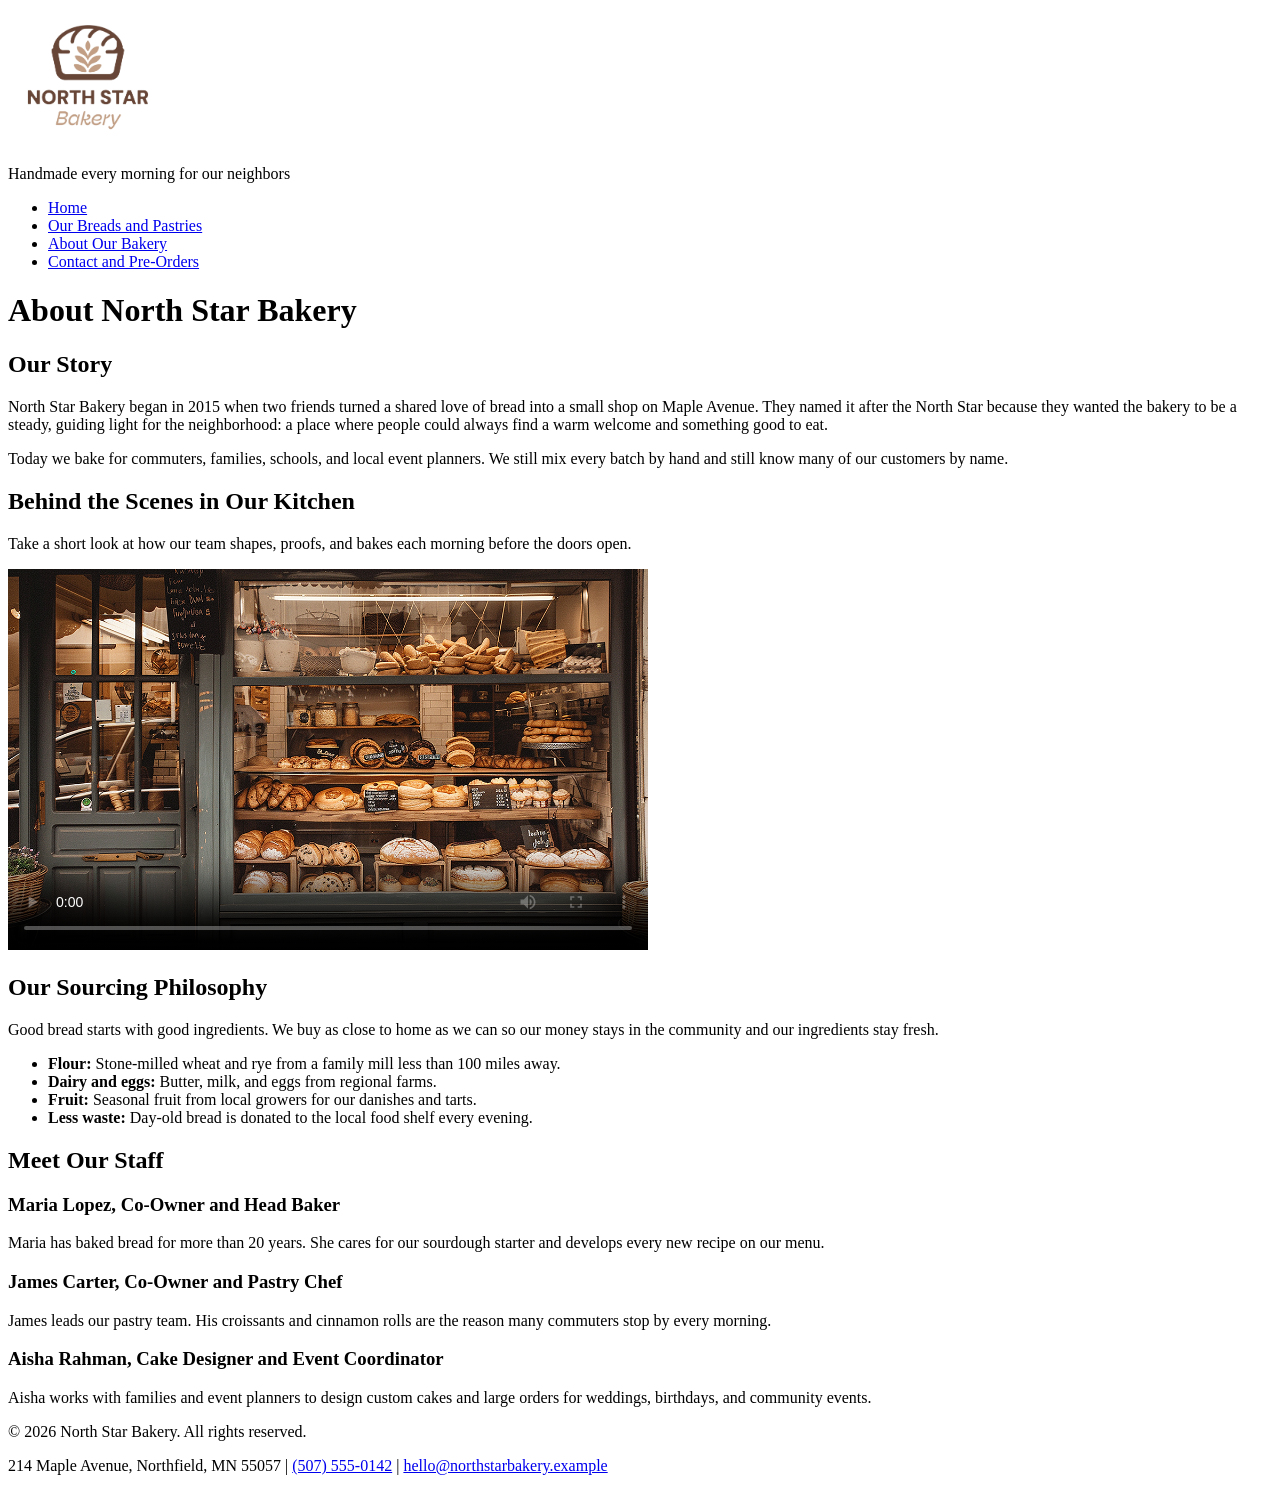
==== about.html @ a3484faa "Add North Star Bakery four-page HTML site and media Co-Authored-By: Claude Opus 5.5 <noreply@anthrop" ====
<!DOCTYPE html>
<html lang="en">
<head>
  <meta charset="UTF-8">
  <meta name="viewport" content="width=device-width, initial-scale=1.0">
  <meta name="description" content="Learn the story of North Star Bakery, how we source our ingredients, and meet the bakers behind every loaf.">
  <title>About Our Bakery | North Star Bakery</title>
</head>
<body>
  <header>
    <img src="media/bakery-logo_c.png" alt="North Star Bakery logo" width="160" height="137">
    <p>Handmade every morning for our neighbors</p>
    <nav aria-label="Main navigation">
      <ul>
        <li><a href="index.html">Home</a></li>
        <li><a href="products.html">Our Breads and Pastries</a></li>
        <li><a href="about.html" aria-current="page">About Our Bakery</a></li>
        <li><a href="contact.html">Contact and Pre-Orders</a></li>
      </ul>
    </nav>
  </header>

  <main>
    <h1>About North Star Bakery</h1>

    <section aria-labelledby="story-heading">
      <h2 id="story-heading">Our Story</h2>
      <p>North Star Bakery began in 2015 when two friends turned a shared love of bread into a small shop on Maple Avenue. They named it after the North Star because they wanted the bakery to be a steady, guiding light for the neighborhood: a place where people could always find a warm welcome and something good to eat.</p>
      <p>Today we bake for commuters, families, schools, and local event planners. We still mix every batch by hand and still know many of our customers by name.</p>
    </section>

    <section aria-labelledby="video-heading">
      <h2 id="video-heading">Behind the Scenes in Our Kitchen</h2>
      <p>Take a short look at how our team shapes, proofs, and bakes each morning before the doors open.</p>
      <video controls preload="metadata" width="640" poster="media/bakery-storefront_c.png">
        <source src="media/bakery-behind-scenes_c.mp4" type="video/mp4">
        <p>Your browser does not support the video element. You can <a href="media/bakery-behind-scenes_c.mp4">download the behind-the-scenes video (MP4)</a> instead. The video shows our bakers kneading dough, shaping loaves by hand, and pulling fresh bread from the oven in the early morning.</p>
      </video>
    </section>

    <section aria-labelledby="sourcing-heading">
      <h2 id="sourcing-heading">Our Sourcing Philosophy</h2>
      <p>Good bread starts with good ingredients. We buy as close to home as we can so our money stays in the community and our ingredients stay fresh.</p>
      <ul>
        <li><strong>Flour:</strong> Stone-milled wheat and rye from a family mill less than 100 miles away.</li>
        <li><strong>Dairy and eggs:</strong> Butter, milk, and eggs from regional farms.</li>
        <li><strong>Fruit:</strong> Seasonal fruit from local growers for our danishes and tarts.</li>
        <li><strong>Less waste:</strong> Day-old bread is donated to the local food shelf every evening.</li>
      </ul>
    </section>

    <section aria-labelledby="staff-heading">
      <h2 id="staff-heading">Meet Our Staff</h2>

      <article>
        <h3>Maria Lopez, Co-Owner and Head Baker</h3>
        <p>Maria has baked bread for more than 20 years. She cares for our sourdough starter and develops every new recipe on our menu.</p>
      </article>

      <article>
        <h3>James Carter, Co-Owner and Pastry Chef</h3>
        <p>James leads our pastry team. His croissants and cinnamon rolls are the reason many commuters stop by every morning.</p>
      </article>

      <article>
        <h3>Aisha Rahman, Cake Designer and Event Coordinator</h3>
        <p>Aisha works with families and event planners to design custom cakes and large orders for weddings, birthdays, and community events.</p>
      </article>
    </section>
  </main>

  <footer>
    <p>&copy; 2026 North Star Bakery. All rights reserved.</p>
    <p>214 Maple Avenue, Northfield, MN 55057 | <a href="tel:+15075550142">(507) 555-0142</a> | <a href="mailto:hello@northstarbakery.example">hello@northstarbakery.example</a></p>
  </footer>
</body>
</html>
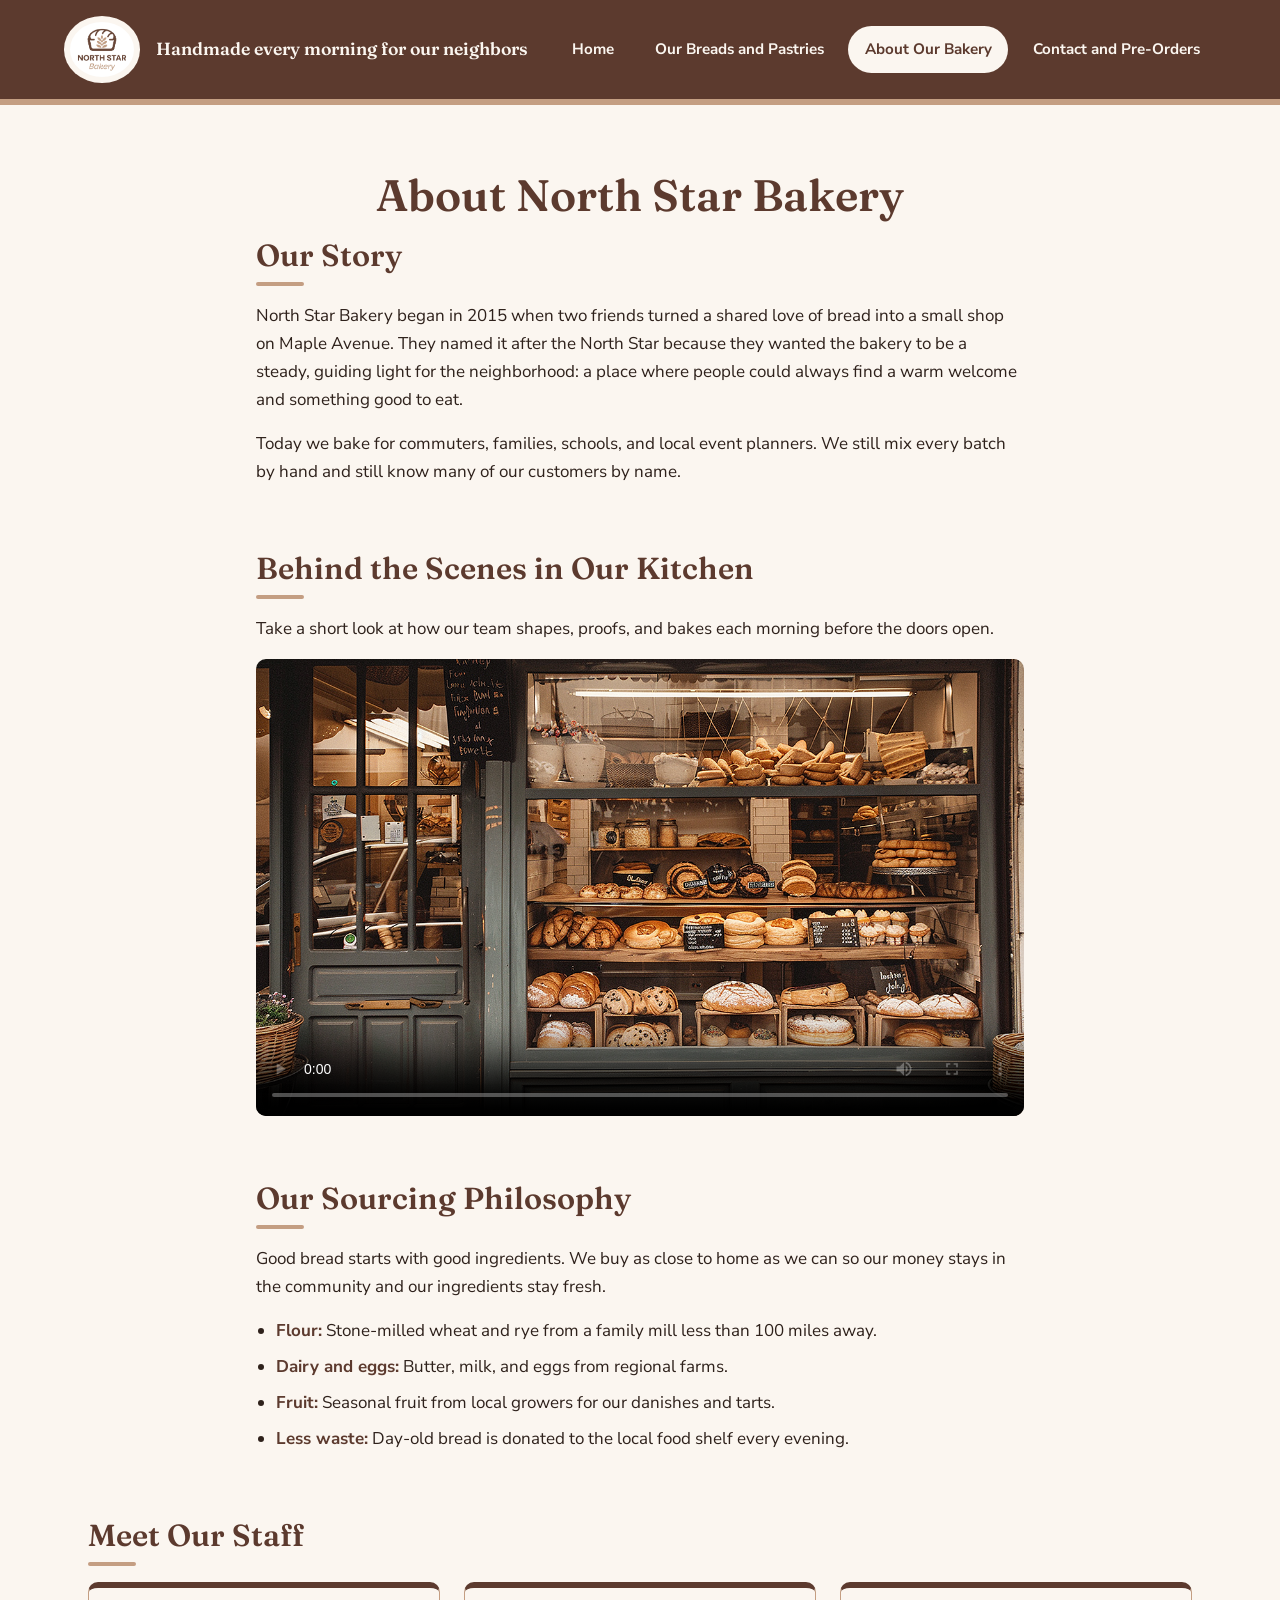
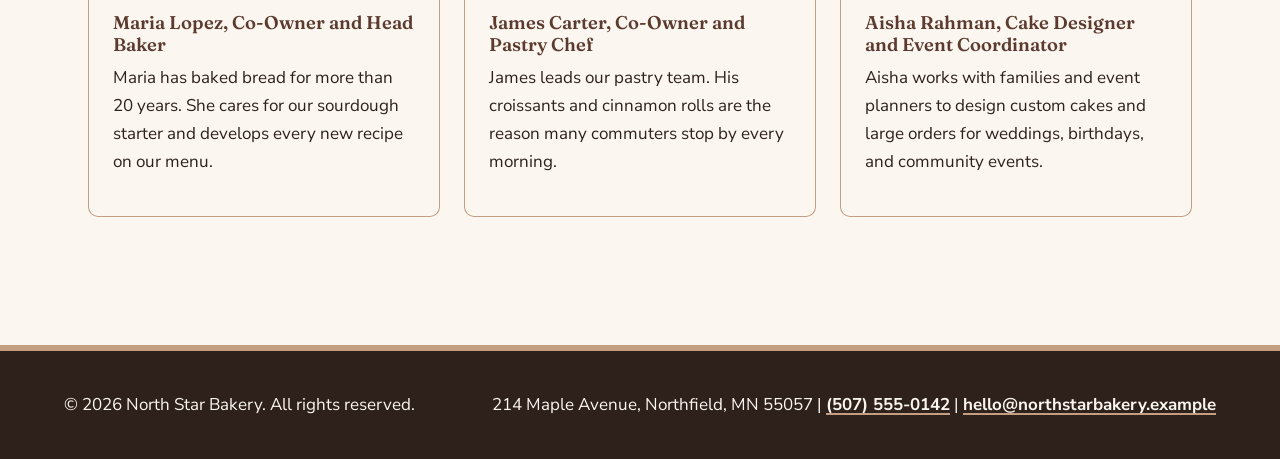
==== commit a548bc8c: "Touchstone 3: add external CSS design system and responsive layout Co-Authored-By: Claude Opus 5.5 <" ====
--- a/about.html
+++ b/about.html
@@ -5,11 +5,16 @@
   <meta name="viewport" content="width=device-width, initial-scale=1.0">
   <meta name="description" content="Learn the story of North Star Bakery, how we source our ingredients, and meet the bakers behind every loaf.">
   <title>About Our Bakery | North Star Bakery</title>
+  <link rel="stylesheet" href="css/styles.css">
 </head>
 <body>
-  <header>
-    <img src="media/bakery-logo_c.png" alt="North Star Bakery logo" width="160" height="137">
-    <p>Handmade every morning for our neighbors</p>
+  <a class="skip-link" href="#main-content">Skip to main content</a>
+  <header class="site-header">
+    <div class="header-inner">
+    <div class="brand">
+      <img src="media/bakery-logo_c.png" alt="North Star Bakery logo" width="160" height="137">
+      <p class="tagline">Handmade every morning for our neighbors</p>
+    </div>
     <nav aria-label="Main navigation">
       <ul>
         <li><a href="index.html">Home</a></li>
@@ -18,18 +23,19 @@
         <li><a href="contact.html">Contact and Pre-Orders</a></li>
       </ul>
     </nav>
+    </div>
   </header>
 
-  <main>
+  <main id="main-content">
     <h1>About North Star Bakery</h1>
 
-    <section aria-labelledby="story-heading">
+    <section class="media-block" aria-labelledby="story-heading">
       <h2 id="story-heading">Our Story</h2>
       <p>North Star Bakery began in 2015 when two friends turned a shared love of bread into a small shop on Maple Avenue. They named it after the North Star because they wanted the bakery to be a steady, guiding light for the neighborhood: a place where people could always find a warm welcome and something good to eat.</p>
       <p>Today we bake for commuters, families, schools, and local event planners. We still mix every batch by hand and still know many of our customers by name.</p>
     </section>
 
-    <section aria-labelledby="video-heading">
+    <section class="media-block" aria-labelledby="video-heading">
       <h2 id="video-heading">Behind the Scenes in Our Kitchen</h2>
       <p>Take a short look at how our team shapes, proofs, and bakes each morning before the doors open.</p>
       <video controls preload="metadata" width="640" poster="media/bakery-storefront_c.png">
@@ -38,7 +44,7 @@
       </video>
     </section>
 
-    <section aria-labelledby="sourcing-heading">
+    <section class="media-block" aria-labelledby="sourcing-heading">
       <h2 id="sourcing-heading">Our Sourcing Philosophy</h2>
       <p>Good bread starts with good ingredients. We buy as close to home as we can so our money stays in the community and our ingredients stay fresh.</p>
       <ul>
@@ -51,27 +57,31 @@
 
     <section aria-labelledby="staff-heading">
       <h2 id="staff-heading">Meet Our Staff</h2>
+      <div class="card-row staff-row">
 
-      <article>
+      <article class="card">
         <h3>Maria Lopez, Co-Owner and Head Baker</h3>
         <p>Maria has baked bread for more than 20 years. She cares for our sourdough starter and develops every new recipe on our menu.</p>
       </article>
 
-      <article>
+      <article class="card">
         <h3>James Carter, Co-Owner and Pastry Chef</h3>
         <p>James leads our pastry team. His croissants and cinnamon rolls are the reason many commuters stop by every morning.</p>
       </article>
 
-      <article>
+      <article class="card">
         <h3>Aisha Rahman, Cake Designer and Event Coordinator</h3>
         <p>Aisha works with families and event planners to design custom cakes and large orders for weddings, birthdays, and community events.</p>
       </article>
+      </div>
     </section>
   </main>
 
-  <footer>
+  <footer class="site-footer">
+    <div class="footer-inner">
     <p>&copy; 2026 North Star Bakery. All rights reserved.</p>
     <p>214 Maple Avenue, Northfield, MN 55057 | <a href="tel:+15075550142">(507) 555-0142</a> | <a href="mailto:hello@northstarbakery.example">hello@northstarbakery.example</a></p>
+    </div>
   </footer>
 </body>
 </html>
--- a/css/styles.css
+++ b/css/styles.css
@@ -0,0 +1,643 @@
+/* ==========================================================
+   North Star Bakery - Shared Stylesheet (Touchstone 3)
+   Mobile-first: base styles target small screens, and the
+   media queries at the bottom add multi-column layouts for
+   tablets and desktops.
+
+   Color palette (4 colors, taken from the bakery logo)
+     Loaf Brown   #5C3A2E  headings, header, buttons, links
+     Wheat Tan    #C49E82  borders, accents, highlight blocks
+     Flour Cream  #FBF6F0  page and card backgrounds
+     Espresso     #2E211B  body text
+
+   Fonts (2 families)
+     Fraunces     headings (warm, hand-crafted serif)
+     Nunito Sans  body text, navigation, forms (clean sans-serif)
+   ========================================================== */
+
+/* ---------- Self-hosted fonts ---------- */
+@font-face {
+  font-family: "Fraunces";
+  src: url("../fonts/fraunces-latin-600-normal.woff2") format("woff2");
+  font-weight: 600;
+  font-style: normal;
+  font-display: swap;
+}
+
+@font-face {
+  font-family: "Nunito Sans";
+  src: url("../fonts/nunito-sans-latin-400-normal.woff2") format("woff2");
+  font-weight: 400;
+  font-style: normal;
+  font-display: swap;
+}
+
+@font-face {
+  font-family: "Nunito Sans";
+  src: url("../fonts/nunito-sans-latin-400-italic.woff2") format("woff2");
+  font-weight: 400;
+  font-style: italic;
+  font-display: swap;
+}
+
+@font-face {
+  font-family: "Nunito Sans";
+  src: url("../fonts/nunito-sans-latin-700-normal.woff2") format("woff2");
+  font-weight: 700;
+  font-style: normal;
+  font-display: swap;
+}
+
+/* ---------- Design tokens ---------- */
+:root {
+  --brown: #5C3A2E;
+  --tan: #C49E82;
+  --cream: #FBF6F0;
+  --ink: #2E211B;
+
+  --font-heading: "Fraunces", Georgia, "Times New Roman", serif;
+  --font-body: "Nunito Sans", "Segoe UI", Arial, sans-serif;
+
+  /* Spacing scale used everywhere for consistent rhythm */
+  --space-xs: 0.5rem;
+  --space-sm: 1rem;
+  --space-md: 1.5rem;
+  --space-lg: 2.5rem;
+  --space-xl: 4rem;
+
+  --radius: 10px;
+  --max-width: 72rem;
+}
+
+/* ---------- Base ---------- */
+*,
+*::before,
+*::after {
+  box-sizing: border-box;
+}
+
+body {
+  margin: 0;
+  background-color: var(--cream);
+  color: var(--ink);
+  font-family: var(--font-body);
+  font-size: 1.0625rem;      /* 17px for comfortable reading */
+  line-height: 1.65;
+}
+
+img,
+video {
+  display: block;
+  max-width: 100%;
+  height: auto;
+}
+
+/* ---------- Typography and hierarchy ---------- */
+h1,
+h2,
+h3 {
+  font-family: var(--font-heading);
+  font-weight: 600;
+  color: var(--brown);
+  line-height: 1.2;
+  margin: 0 0 var(--space-sm);
+}
+
+h1 {
+  font-size: 2.1rem;
+}
+
+h2 {
+  font-size: 1.6rem;
+}
+
+h3 {
+  font-size: 1.25rem;
+}
+
+/* Small tan bar under section headings helps users scan */
+section > h2::after {
+  content: "";
+  display: block;
+  width: 3rem;
+  height: 4px;
+  margin-top: var(--space-xs);
+  border-radius: 2px;
+  background-color: var(--tan);
+}
+
+p,
+ul,
+address,
+figure {
+  margin: 0 0 var(--space-sm);
+}
+
+ul {
+  padding-left: 1.25rem;
+}
+
+li {
+  margin-bottom: var(--space-xs);
+}
+
+strong {
+  color: var(--brown);
+}
+
+address {
+  font-style: normal;
+}
+
+a {
+  color: var(--brown);
+  font-weight: 700;
+  text-decoration-color: var(--tan);
+  text-decoration-thickness: 2px;
+  text-underline-offset: 3px;
+}
+
+a:hover {
+  text-decoration-color: var(--brown);
+}
+
+a:focus-visible,
+button:focus-visible,
+input:focus-visible,
+select:focus-visible,
+textarea:focus-visible {
+  outline: 3px solid var(--brown);
+  outline-offset: 2px;
+}
+
+/* Skip link: hidden until a keyboard user tabs to it */
+.skip-link {
+  position: absolute;
+  left: var(--space-sm);
+  top: -4rem;
+  padding: var(--space-xs) var(--space-sm);
+  background-color: var(--cream);
+  border-radius: var(--radius);
+  z-index: 10;
+}
+
+.skip-link:focus {
+  top: var(--space-sm);
+}
+
+/* ---------- Header and navigation ---------- */
+.site-header {
+  background-color: var(--brown);
+  color: var(--cream);
+  padding: var(--space-sm);
+  border-bottom: 6px solid var(--tan);
+}
+
+.header-inner {
+  display: flex;
+  flex-direction: column;      /* stacked on phones */
+  align-items: center;
+  gap: var(--space-sm);
+  max-width: var(--max-width);
+  margin: 0 auto;
+}
+
+.brand {
+  display: flex;
+  align-items: center;
+  gap: var(--space-sm);
+}
+
+.brand img {
+  width: 76px;
+  height: auto;
+  background-color: var(--cream);
+  border-radius: 50%;
+  padding: 6px;
+}
+
+.tagline {
+  margin: 0;
+  font-family: var(--font-heading);
+  font-size: 1.1rem;
+  line-height: 1.3;
+}
+
+.site-header nav ul {
+  display: flex;
+  flex-wrap: wrap;
+  justify-content: center;
+  gap: var(--space-xs);
+  list-style: none;
+  margin: 0;
+  padding: 0;
+}
+
+.site-header nav li {
+  margin: 0;
+}
+
+.site-header nav a {
+  display: block;
+  padding: 0.55rem 0.9rem;    /* large tap targets on mobile */
+  border: 2px solid transparent;
+  border-radius: 999px;
+  color: var(--cream);
+  text-decoration: none;
+  font-size: 0.95rem;
+}
+
+.site-header nav a:hover {
+  border-color: var(--tan);
+}
+
+/* Current page is shown as a filled cream pill */
+.site-header nav a[aria-current="page"] {
+  background-color: var(--cream);
+  color: var(--brown);
+}
+
+.site-header a:focus-visible {
+  outline-color: var(--cream);
+}
+
+/* ---------- Main content area ---------- */
+main {
+  max-width: var(--max-width);
+  margin: 0 auto;
+  padding: var(--space-lg) var(--space-sm);
+}
+
+main > h1 {
+  text-align: center;
+}
+
+.intro {
+  max-width: 44rem;
+  margin: 0 auto var(--space-lg);
+  text-align: center;
+  font-size: 1.125rem;
+}
+
+main section {
+  margin-bottom: var(--space-xl);
+}
+
+/* Image + text layout (stacked on mobile, side by side later) */
+.split {
+  display: flex;
+  flex-direction: column;
+  gap: var(--space-md);
+}
+
+/* flex-basis 0 + min-width 0 keep large images from
+   squeezing the text column: both halves share space equally */
+.split > * {
+  flex: 1 1 0;
+  min-width: 0;
+}
+
+.split img {
+  width: 100%;
+  border-radius: var(--radius);
+}
+
+/* Row of cards built with Flexbox */
+.card-row {
+  display: flex;
+  flex-direction: column;
+  gap: var(--space-md);
+  margin-bottom: var(--space-xl);
+}
+
+.card {
+  flex: 1;
+  margin: 0;
+  padding: var(--space-md);
+  background-color: var(--cream);
+  border: 1px solid var(--tan);
+  border-top: 6px solid var(--brown);
+  border-radius: var(--radius);
+}
+
+.card-row > section {
+  margin-bottom: 0;
+}
+
+.contact-info > section {
+  margin-bottom: var(--space-md);
+}
+
+.card h2,
+.card h3 {
+  margin-bottom: var(--space-xs);
+}
+
+/* Highlighted block for important notices (allergy info, price) */
+.notice {
+  padding: var(--space-md);
+  background-color: var(--tan);
+  color: var(--ink);
+  border-radius: var(--radius);
+}
+
+.notice h2,
+.notice strong {
+  color: var(--ink);
+}
+
+.notice h2::after {
+  background-color: var(--brown);
+}
+
+.price {
+  display: inline-block;
+  padding: 0.25rem 0.75rem;
+  background-color: var(--tan);
+  border-radius: 999px;
+  font-weight: 700;
+}
+
+.price strong {
+  color: var(--ink);
+}
+
+/* Call-to-action links styled as buttons */
+.button,
+button {
+  display: inline-block;
+  padding: 0.7rem 1.4rem;
+  border: 2px solid var(--brown);
+  border-radius: 999px;
+  background-color: var(--brown);
+  color: var(--cream);
+  font-family: var(--font-body);
+  font-size: 1rem;
+  font-weight: 700;
+  text-decoration: none;
+  cursor: pointer;
+}
+
+.button:hover,
+button:hover {
+  background-color: var(--ink);
+  border-color: var(--ink);
+}
+
+button[type="reset"] {
+  background-color: var(--cream);
+  color: var(--brown);
+}
+
+button[type="reset"]:hover {
+  background-color: var(--tan);
+  color: var(--ink);
+}
+
+/* ---------- Figure, audio, video ---------- */
+figure img {
+  border-radius: var(--radius);
+}
+
+figcaption {
+  margin-top: var(--space-xs);
+  padding-left: var(--space-sm);
+  border-left: 4px solid var(--tan);
+  font-style: italic;
+}
+
+/* Signature Loaf figure: smaller photo, larger caption text */
+figure.split img {
+  max-width: 22rem;
+}
+
+figure.split figcaption {
+  font-size: 1.2rem;
+}
+
+audio {
+  width: 100%;
+  margin-bottom: var(--space-sm);
+}
+
+video {
+  width: 100%;
+  border-radius: var(--radius);
+  margin-bottom: var(--space-sm);
+}
+
+.media-block {
+  max-width: 48rem;
+  margin-left: auto;
+  margin-right: auto;
+}
+
+/* ---------- Staff cards ---------- */
+.staff-row article h3 {
+  font-size: 1.15rem;
+}
+
+/* ---------- Forms ---------- */
+form {
+  display: flex;
+  flex-direction: column;
+  gap: var(--space-md);
+}
+
+fieldset {
+  margin: 0;
+  padding: var(--space-md);
+  border: 1px solid var(--tan);
+  border-radius: var(--radius);
+}
+
+legend {
+  padding: 0 var(--space-xs);
+  font-family: var(--font-heading);
+  font-size: 1.2rem;
+  color: var(--brown);
+}
+
+label {
+  font-weight: 700;
+}
+
+input[type="text"],
+input[type="email"],
+input[type="tel"],
+input[type="date"],
+select,
+textarea {
+  width: 100%;
+  margin-top: 0.3rem;
+  padding: 0.65rem 0.75rem;
+  border: 2px solid var(--tan);
+  border-radius: 6px;
+  background-color: var(--cream);
+  color: var(--ink);
+  font-family: var(--font-body);
+  font-size: 1rem;
+}
+
+input:focus,
+select:focus,
+textarea:focus {
+  border-color: var(--brown);
+}
+
+/* Radio buttons sit on the same line as their labels */
+.radio-option {
+  display: flex;
+  align-items: center;
+  gap: var(--space-xs);
+  margin-bottom: var(--space-xs);
+}
+
+.radio-option input {
+  width: 1.2rem;
+  height: 1.2rem;
+  accent-color: var(--brown);
+}
+
+.radio-option label {
+  font-weight: 400;
+}
+
+.form-actions {
+  display: flex;
+  flex-wrap: wrap;
+  gap: var(--space-sm);
+  margin: 0;
+}
+
+/* ---------- Table ---------- */
+table {
+  width: 100%;
+  border-collapse: collapse;
+  margin-bottom: var(--space-sm);
+}
+
+caption {
+  text-align: left;
+  font-weight: 700;
+  margin-bottom: var(--space-xs);
+}
+
+th,
+td {
+  padding: 0.6rem 0.75rem;
+  text-align: left;
+  border-bottom: 1px solid var(--tan);
+}
+
+thead th {
+  background-color: var(--brown);
+  color: var(--cream);
+}
+
+/* ---------- Footer ---------- */
+.site-footer {
+  background-color: var(--ink);
+  color: var(--cream);
+  padding: var(--space-lg) var(--space-sm);
+  text-align: center;
+  border-top: 6px solid var(--tan);
+}
+
+.footer-inner {
+  display: flex;
+  flex-direction: column;
+  gap: var(--space-xs);
+  max-width: var(--max-width);
+  margin: 0 auto;
+}
+
+.site-footer p {
+  margin: 0;
+}
+
+.site-footer a {
+  color: var(--cream);
+}
+
+.site-footer a:focus-visible {
+  outline-color: var(--cream);
+}
+
+/* ==========================================================
+   Tablet and up (768px): switch stacked content to rows
+   ========================================================== */
+@media (min-width: 768px) {
+  h1 {
+    font-size: 2.75rem;
+  }
+
+  h2 {
+    font-size: 1.9rem;
+  }
+
+  main {
+    padding: var(--space-xl) var(--space-md);
+  }
+
+  .split {
+    flex-direction: row;
+    align-items: center;
+    gap: var(--space-lg);
+  }
+
+  /* Alternate image side for visual rhythm */
+  .split.reverse {
+    flex-direction: row-reverse;
+  }
+
+  figure.split > img {
+    flex: 0 0 22rem;
+  }
+
+  .card-row {
+    flex-direction: row;
+    align-items: stretch;
+  }
+
+  .footer-inner {
+    flex-direction: row;
+    justify-content: space-between;
+    text-align: left;
+  }
+
+  .form-actions {
+    justify-content: flex-start;
+  }
+}
+
+/* ==========================================================
+   Desktop (1024px): logo left, navigation right in one row,
+   and the contact page form sits beside the location info
+   ========================================================== */
+@media (min-width: 1024px) {
+  .header-inner {
+    flex-direction: row;
+    justify-content: space-between;
+  }
+
+  .site-header nav ul {
+    justify-content: flex-end;
+  }
+
+  .contact-layout {
+    display: flex;
+    align-items: flex-start;
+    gap: var(--space-lg);
+  }
+
+  .contact-layout > section:first-child {
+    flex: 3;
+  }
+
+  .contact-layout > .contact-info {
+    flex: 2;
+    position: sticky;
+    top: var(--space-md);
+  }
+}
